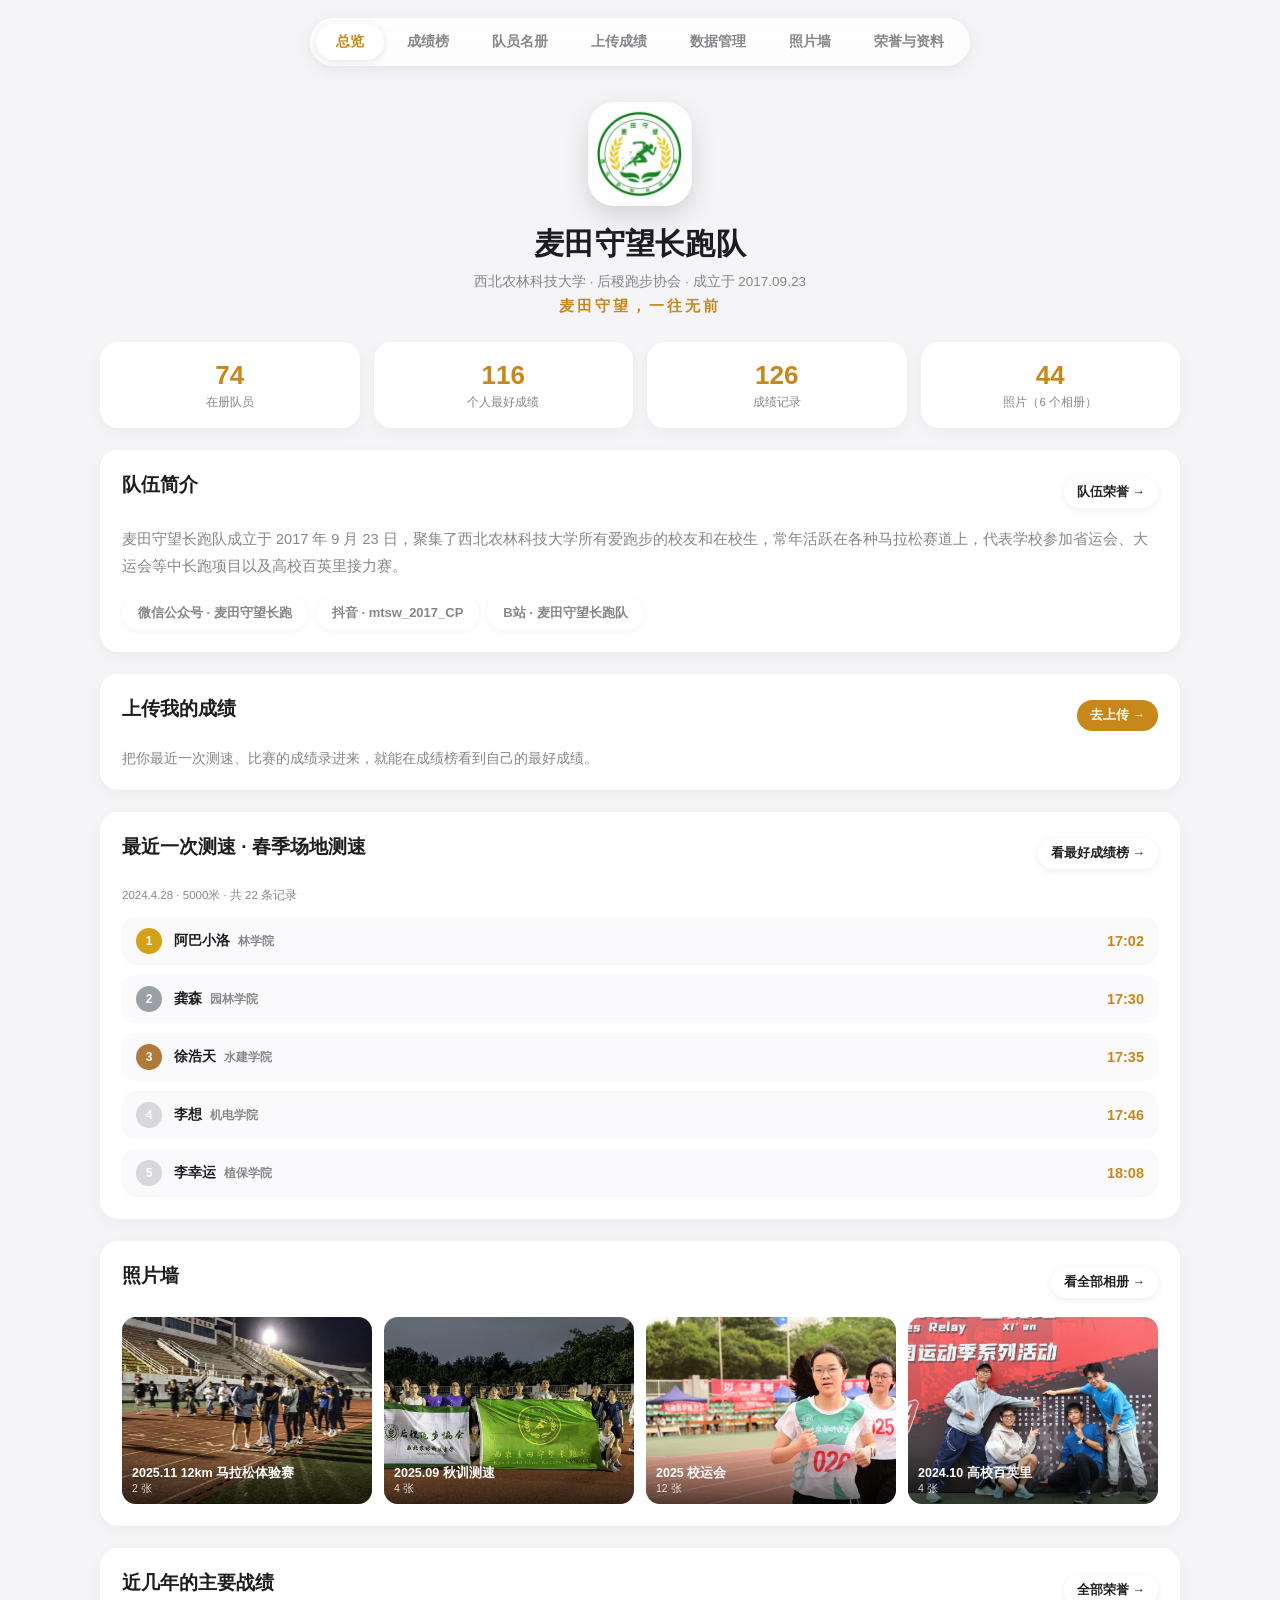
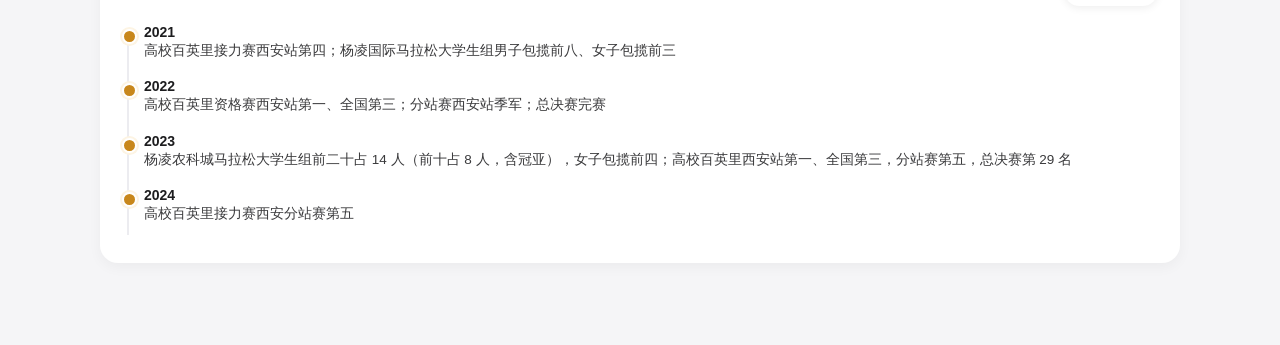
==== captain/index.html @ 45c9acb7 "麦田守望长跑队数据中心：展示版 / 队员版 / 队长版" ====
<!DOCTYPE html>
<html lang="zh-CN">
<head>
<meta charset="UTF-8">
<meta name="viewport" content="width=device-width, initial-scale=1.0">
<meta name="robots" content="noindex, nofollow">
<meta name="referrer" content="no-referrer">
<title>麦田守望长跑队 · 队长版</title>
<link rel="icon" href="../images/logo.jpg">
<link rel="stylesheet" href="../assets/style.css?v=4">
</head>
<body>

<div class="nav" id="nav"></div>
<div class="wrap" id="page"></div>
<div class="toast" id="toast"></div>

<script>
/* 队长版：批量导入、比赛成绩管理、照片上传、队伍信息修改、一键同步到线上 */
window.APP_MODE = 'captain';
window.APP_ROOT = '../';
(function () {
  var R = window.APP_ROOT;
  var files = [R + 'assets/xlsx.full.min.js', R + 'data/team-data.js', R + 'images/photos.js'];
  var n = 0;
  function boot() {
    var a = document.createElement('script');
    a.src = R + 'assets/app.js?t=' + Date.now();
    document.head.appendChild(a);
  }
  files.forEach(function (f) {
    var s = document.createElement('script');
    s.src = f + '?t=' + Date.now();
    s.onload = s.onerror = function () { if (++n === files.length) boot(); };
    document.head.appendChild(s);
  });
})();
</script>
</body>
</html>
---- assets/style.css ----
:root{
  --bg:#f5f5f7; --card:#ffffff; --t1:#1d1d1f; --t2:#86868b; --t3:#b0b0b5;
  --line:#ececf0;
  --wheat:#c8871b; --wheat-soft:#fdf4e3;
  --field:#5b8c2a; --blue:#0071e3; --red:#ff3b30; --orange:#ff9500;
  --gold:#d4a017; --silver:#9aa0a6; --bronze:#b0793a;
  --r:18px; --shadow:0 4px 14px rgba(0,0,0,.045);
}
*{box-sizing:border-box}
html,body{margin:0;padding:0}
body{
  font-family:-apple-system,BlinkMacSystemFont,"SF Pro Text","PingFang SC","Microsoft YaHei",Arial,sans-serif;
  background:var(--bg); color:var(--t1); -webkit-font-smoothing:antialiased;
  padding:18px 18px 60px; display:flex; flex-direction:column; align-items:center; min-height:100vh;
}
a{color:var(--blue);text-decoration:none}
img{max-width:100%}

/* ---------- 顶部导航 ---------- */
.nav{
  background:rgba(255,255,255,.82); backdrop-filter:saturate(180%) blur(20px);
  padding:6px; border-radius:99px; display:flex; gap:3px; margin-bottom:26px;
  box-shadow:0 4px 16px rgba(0,0,0,.07); position:sticky; top:14px; z-index:60;
  max-width:100%; overflow-x:auto; scrollbar-width:none;
}
.nav::-webkit-scrollbar{display:none}
.nav-item{
  padding:9px 20px; border-radius:99px; cursor:pointer; font-size:14px; font-weight:600;
  color:var(--t2); transition:.22s; white-space:nowrap; user-select:none;
}
.nav-item:hover{color:var(--t1)}
.nav-item.active{background:#fff; color:var(--wheat); box-shadow:0 2px 8px rgba(0,0,0,.1)}

.wrap{width:100%; max-width:1080px}
.page{display:none}
.page.active{display:block; animation:fade .35s ease}
@keyframes fade{from{opacity:0;transform:translateY(10px)}to{opacity:1;transform:none}}

/* ---------- 通用组件 ---------- */
.card{background:var(--card); border-radius:var(--r); box-shadow:var(--shadow); padding:22px}
h1{font-size:30px;margin:0 0 8px;font-weight:700;letter-spacing:.3px}
h2{font-size:19px;margin:0 0 14px;font-weight:700}
h3{font-size:15px;margin:0 0 10px;font-weight:700}
.sub{color:var(--t2);font-size:13.5px;margin:0}
.sec{margin-bottom:22px}
.sec-head{display:flex;align-items:center;justify-content:space-between;gap:12px;margin-bottom:14px;flex-wrap:wrap}
.muted{color:var(--t2)}
.tiny{font-size:11.5px;color:var(--t2)}
.btn{
  border:0; font-family:inherit; font-size:13.5px; font-weight:600; padding:10px 18px;
  border-radius:99px; cursor:pointer; background:var(--wheat); color:#fff; transition:.2s;
}
.btn:hover{filter:brightness(1.06); transform:translateY(-1px)}
.btn.ghost{background:#fff; color:var(--t1); box-shadow:0 2px 8px rgba(0,0,0,.07)}
.btn.ghost:hover{color:var(--wheat)}
.btn.flat{background:#f2f2f5;color:var(--t1);box-shadow:none}
.btn.danger{background:#fff;color:var(--red);box-shadow:0 2px 8px rgba(0,0,0,.07)}
.btn.sm{padding:7px 13px;font-size:12.5px}
.btn[disabled]{opacity:.45;cursor:not-allowed;transform:none}
input,select,textarea{font-family:inherit;font-size:14px;color:var(--t1)}
.field{display:flex;flex-direction:column;gap:6px}
.field label{font-size:12px;font-weight:600;color:var(--t2)}
.field input,.field select{
  padding:10px 12px;border:1px solid var(--line);border-radius:11px;background:#fff;outline:none;width:100%;
}
.field input:focus,.field select:focus{border-color:var(--wheat);box-shadow:0 0 0 3px rgba(200,135,27,.13)}
.grid2{display:grid;grid-template-columns:1fr 1fr;gap:14px}
.grid3{display:grid;grid-template-columns:repeat(3,1fr);gap:14px}
@media(max-width:720px){.grid2,.grid3{grid-template-columns:1fr}}

/* 胶囊筛选条 */
.chips{display:flex;gap:8px;flex-wrap:wrap;align-items:center}
.chip{
  padding:7px 15px;border-radius:99px;background:#fff;font-size:13px;font-weight:600;color:var(--t2);
  cursor:pointer;box-shadow:0 2px 6px rgba(0,0,0,.05);transition:.2s;user-select:none;border:1px solid transparent;
}
.chip:hover{color:var(--t1)}
.chip.active{background:var(--wheat);color:#fff}
.chip .n{opacity:.7;font-weight:500;margin-left:4px}
.toolbar{display:flex;gap:10px;flex-wrap:wrap;align-items:center;margin-bottom:16px}
.toolbar input[type=search]{
  padding:9px 14px;border:1px solid var(--line);border-radius:99px;outline:none;min-width:170px;background:#fff;
}
.toolbar input[type=search]:focus{border-color:var(--wheat)}

/* ---------- 总览 ---------- */
.hero{text-align:center;padding:10px 0 4px}
.hero img.logo{width:104px;height:104px;border-radius:26px;object-fit:cover;box-shadow:0 10px 26px rgba(0,0,0,.14);margin-bottom:14px;background:#fff}
.hero .slogan{font-size:15px;color:var(--wheat);font-weight:700;letter-spacing:3px;margin-top:6px}
.stats-row{display:grid;grid-template-columns:repeat(4,1fr);gap:14px;margin:22px 0}
@media(max-width:720px){.stats-row{grid-template-columns:repeat(2,1fr)}}
.stat-card{background:#fff;border-radius:var(--r);padding:18px;text-align:center;box-shadow:var(--shadow)}
.stat-card .v{font-size:26px;font-weight:700;font-variant-numeric:tabular-nums;color:var(--wheat)}
.stat-card .k{font-size:11.5px;color:var(--t2);margin-top:4px}
.timeline{position:relative;padding-left:22px}
.timeline:before{content:"";position:absolute;left:5px;top:6px;bottom:6px;width:2px;background:var(--line)}
.tl-item{position:relative;padding:0 0 16px}
.tl-item:before{content:"";position:absolute;left:-22px;top:5px;width:11px;height:11px;border-radius:50%;background:var(--wheat);border:2px solid #fff;box-shadow:0 0 0 2px var(--wheat-soft)}
.tl-year{font-weight:700;font-size:14px}
.tl-text{font-size:13.5px;color:#3a3a3c;line-height:1.65}
.best-list{display:flex;flex-direction:column;gap:10px}
.best-row{display:flex;align-items:center;gap:12px;padding:11px 14px;background:#fafafc;border-radius:13px}
.best-row .medal{width:26px;height:26px;border-radius:50%;display:flex;align-items:center;justify-content:center;font-size:12px;font-weight:700;color:#fff;background:#d7d7dc;flex:0 0 auto}
.best-row .medal.g1{background:var(--gold)}.best-row .medal.g2{background:var(--silver)}.best-row .medal.g3{background:var(--bronze)}
.best-row .nm{font-weight:600;font-size:14px;flex:1;min-width:0;overflow:hidden;text-overflow:ellipsis;white-space:nowrap}
.best-row .tm{font-variant-numeric:tabular-nums;font-weight:700;font-size:14.5px;color:var(--wheat)}

/* ---------- 表格 ---------- */
.tbl-wrap{background:#fff;border-radius:var(--r);box-shadow:var(--shadow);overflow:auto}
table.tbl{width:100%;border-collapse:collapse;font-size:14px;min-width:560px}
table.tbl th{
  text-align:left;font-size:11.5px;font-weight:700;color:var(--t2);letter-spacing:.5px;
  padding:13px 14px;border-bottom:1px solid var(--line);position:sticky;top:0;background:#fff;z-index:2;
  cursor:pointer;user-select:none;white-space:nowrap;
}
table.tbl th.no-sort{cursor:default}
table.tbl td{padding:11px 14px;border-bottom:1px solid #f6f6f8;vertical-align:middle}
table.tbl tr:last-child td{border-bottom:0}
table.tbl tbody tr:hover{background:#fcfbf8}
.rank{font-variant-numeric:tabular-nums;font-weight:700;color:var(--t2);width:44px}
.rank.top1{color:var(--gold)}.rank.top2{color:var(--silver)}.rank.top3{color:var(--bronze)}
.tm{font-variant-numeric:tabular-nums;font-weight:700}
.pace{color:var(--t2);font-variant-numeric:tabular-nums;font-size:13px}
.tagbadge{display:inline-block;padding:2px 8px;border-radius:7px;font-size:11px;font-weight:600;background:#f2f2f5;color:var(--t2);margin-right:4px}
.tagbadge.wheat{background:var(--wheat-soft);color:var(--wheat)}
.tagbadge.green{background:#eef7e6;color:var(--field)}
.tagbadge.local{background:#e7f0fd;color:var(--blue)}
.sex-b{font-size:11px;color:var(--t2)}
.empty{padding:34px;text-align:center;color:var(--t2);font-size:14px}

/* ---------- 卡片网格 ---------- */
.grid-cards{display:grid;grid-template-columns:repeat(auto-fill,minmax(250px,1fr));gap:14px}
.pcard{background:#fff;border-radius:var(--r);padding:17px;box-shadow:var(--shadow);transition:.22s}
.pcard:hover{transform:translateY(-2px);box-shadow:0 10px 24px rgba(0,0,0,.075)}
.pcard .nm{font-size:16px;font-weight:700}
.pcard .meta{font-size:12px;color:var(--t2);margin-top:3px}
.pcard .pb{margin-top:11px;padding-top:11px;border-top:1px solid var(--line);font-size:12.5px;display:flex;flex-direction:column;gap:5px}
.pcard .pb div{display:flex;justify-content:space-between}
.pcard .pb b{font-variant-numeric:tabular-nums;color:var(--wheat)}

/* ---------- 照片墙 ---------- */
.pgrid{display:grid;grid-template-columns:repeat(auto-fill,minmax(210px,1fr));gap:12px}
.pitem{position:relative;border-radius:14px;overflow:hidden;cursor:zoom-in;background:#e9e9ec;aspect-ratio:4/3}
.pitem img{width:100%;height:100%;object-fit:cover;display:block;transition:.35s}
.pitem:hover img{transform:scale(1.05)}
.pitem .cap{
  position:absolute;left:0;right:0;bottom:0;padding:22px 11px 9px;color:#fff;font-size:12px;font-weight:600;
  background:linear-gradient(transparent,rgba(0,0,0,.62));
}
.lightbox{position:fixed;inset:0;background:rgba(0,0,0,.9);display:none;align-items:center;justify-content:center;z-index:200;padding:24px}
.lightbox.on{display:flex}
.lightbox img{max-width:94vw;max-height:82vh;border-radius:10px}
.lightbox .lb-cap{color:#fff;text-align:center;font-size:13px;margin-top:12px;opacity:.85}
.lightbox .lb-close{position:absolute;top:16px;right:22px;color:#fff;font-size:30px;cursor:pointer;line-height:1;opacity:.8}
.lightbox .lb-nav{position:absolute;top:50%;transform:translateY(-50%);color:#fff;font-size:40px;cursor:pointer;opacity:.7;user-select:none;padding:0 14px}
.lightbox .lb-nav.prev{left:6px}.lightbox .lb-nav.next{right:6px}

/* ---------- 上传 ---------- */
.drop{
  border:2px dashed #dcdce2;border-radius:16px;padding:30px 20px;text-align:center;background:#fcfcfd;
  transition:.2s;cursor:pointer;
}
.drop:hover,.drop.over{border-color:var(--wheat);background:var(--wheat-soft)}
.drop .big{font-size:30px;margin-bottom:8px}
.drop b{font-weight:700}
.map-grid{display:grid;grid-template-columns:repeat(auto-fill,minmax(170px,1fr));gap:12px;margin:16px 0}
.preview{max-height:250px;overflow:auto;border:1px solid var(--line);border-radius:12px}
.notice{background:var(--wheat-soft);border-radius:13px;padding:14px 16px;font-size:13px;line-height:1.7;color:#6b4a10}
.notice b{color:var(--wheat)}
.warnbar{background:#fff4f4;color:#c0392b;border-radius:12px;padding:11px 14px;font-size:13px;margin-bottom:14px}

/* ---------- toast ---------- */
.toast{
  position:fixed;left:50%;bottom:34px;transform:translate(-50%,20px);background:#1d1d1f;color:#fff;
  padding:12px 22px;border-radius:99px;font-size:13.5px;font-weight:600;opacity:0;pointer-events:none;
  transition:.28s;z-index:300;box-shadow:0 10px 30px rgba(0,0,0,.25);
}
.toast.on{opacity:1;transform:translate(-50%,0)}

/* ---------- 相册 ---------- */
.albgrid{display:grid;grid-template-columns:repeat(auto-fill,minmax(260px,1fr));gap:14px}
.alb{position:relative;border-radius:16px;overflow:hidden;cursor:pointer;aspect-ratio:16/10;background:#e9e9ec;box-shadow:var(--shadow)}
.alb img{width:100%;height:100%;object-fit:cover;display:block;transition:.4s}
.alb:hover img{transform:scale(1.06)}
.alb-m{position:absolute;left:0;right:0;bottom:0;padding:26px 14px 12px;color:#fff;
  background:linear-gradient(transparent,rgba(0,0,0,.72))}
.alb-m .n{font-size:16px;font-weight:700}
.alb-m .c{font-size:11.5px;opacity:.85;margin-top:2px}
.albrow{display:grid;grid-template-columns:repeat(auto-fill,minmax(200px,1fr));gap:12px}
.albmini{position:relative;border-radius:14px;overflow:hidden;cursor:pointer;aspect-ratio:4/3;background:#e9e9ec}
.albmini img{width:100%;height:100%;object-fit:cover;display:block;transition:.35s}
.albmini:hover img{transform:scale(1.05)}
.albmini-m{position:absolute;left:0;right:0;bottom:0;padding:18px 10px 8px;color:#fff;
  background:linear-gradient(transparent,rgba(0,0,0,.65))}
.albmini-m .n{font-size:12.5px;font-weight:700}
.albmini-m .c{font-size:10.5px;opacity:.85}

/* ---------- 管理表单 ---------- */
.sel,.inp-inline{padding:9px 12px;border:1px solid var(--line);border-radius:99px;background:#fff;outline:none;font-family:inherit;font-size:13.5px}
textarea.ta{width:100%;padding:11px 13px;border:1px solid var(--line);border-radius:12px;background:#fff;
  outline:none;font-family:inherit;font-size:14px;line-height:1.7;resize:vertical}
textarea.ta:focus,.sel:focus,.inp-inline:focus{border-color:var(--wheat);box-shadow:0 0 0 3px rgba(200,135,27,.13)}
.rowline{display:flex;gap:8px;margin-bottom:10px;align-items:center}
.rowline .row-year{width:78px;padding:9px 11px;border:1px solid var(--line);border-radius:10px;font-family:inherit;font-size:13.5px}
.rowline .row-text{flex:1;padding:9px 11px;border:1px solid var(--line);border-radius:10px;font-family:inherit;font-size:13.5px}
.mgrid{display:grid;grid-template-columns:repeat(auto-fill,minmax(330px,1fr));gap:12px}
.mrow{border:1px solid var(--line);border-radius:13px;padding:12px}
.mrow-h{display:flex;align-items:center;gap:8px;margin-bottom:8px}
.mrow-f{display:flex;flex-wrap:wrap;gap:6px}
.mrow-f input,.mrow-f select{padding:7px 10px;border:1px solid var(--line);border-radius:9px;font-family:inherit;
  font-size:12.5px;min-width:0;flex:1 1 84px;background:#fff}
.mrow-f .w60{flex:0 0 62px}
.preview{max-height:260px;overflow:auto;border:1px solid var(--line);border-radius:12px;margin-top:12px}
.map-grid{display:grid;grid-template-columns:repeat(auto-fill,minmax(170px,1fr));gap:12px;margin:14px 0}
.notice{background:var(--wheat-soft);border-radius:13px;padding:14px 16px;font-size:13px;line-height:1.75;color:#6b4a10}
.notice b{color:var(--wheat)}
.notice code{background:#fff;padding:1px 6px;border-radius:6px;font-size:12px}

/* ---------- 灯箱 ---------- */
.lightbox{position:fixed;inset:0;background:rgba(0,0,0,.92);display:none;align-items:center;justify-content:center;z-index:200;padding:20px}
.lightbox.on{display:flex}
.lightbox img{max-width:94vw;max-height:80vh;border-radius:10px}
.lb-cap{color:#fff;text-align:center;font-size:13px;margin-top:12px;opacity:.85}
.lb-close{position:absolute;top:14px;right:20px;color:#fff;font-size:30px;cursor:pointer;line-height:1;opacity:.75}
.lb-nav{position:absolute;top:50%;transform:translateY(-50%);color:#fff;font-size:40px;cursor:pointer;opacity:.6;user-select:none;padding:0 12px}


/* 榜单里按项目分组的小标题行 */
table.tbl tbody tr.grp td{background:#faf7f0;font-weight:700;color:var(--wheat);font-size:12.5px;
  letter-spacing:.5px;padding:8px 12px}

.foot{margin-top:44px;text-align:center;font-size:12px;color:var(--t3);line-height:1.9}

/* ---------- 手机适配 ---------- */
.hide-sm{display:table-cell}
@media (max-width:640px){
  html{-webkit-text-size-adjust:100%}
  body{padding:12px 12px 44px}
  .nav{flex-wrap:wrap;justify-content:center;border-radius:22px;padding:5px;gap:2px;top:8px;margin-bottom:18px}
  .nav-item{padding:8px 12px;font-size:12.5px}
  h1{font-size:23px}
  h2{font-size:17px}
  .hero img.logo{width:84px;height:84px;border-radius:22px}
  .hero .slogan{font-size:13px;letter-spacing:2px}
  .card{padding:16px}
  .stats-row{gap:10px;margin:16px 0}
  .stat-card{padding:13px}
  .stat-card .v{font-size:21px}
  .sec-head{flex-direction:column;align-items:flex-start;gap:8px}
  .toolbar{gap:8px}
  .toolbar input[type=search]{flex:1 1 130px;min-width:0}
  .grid-cards{grid-template-columns:1fr}
  .pgrid{grid-template-columns:repeat(2,1fr);gap:8px}
  .pitem .cap{font-size:11px;padding:16px 8px 7px}
  .albgrid{grid-template-columns:1fr}
  .albrow{grid-template-columns:1fr 1fr;gap:8px}
  .hide-sm{display:none}
  table.tbl{min-width:0;font-size:13px}
  table.tbl th{padding:10px 8px}
  table.tbl td{padding:10px 8px}
  .tbl-wrap{border-radius:14px}
  .map-grid{grid-template-columns:1fr 1fr}
  .mgrid{grid-template-columns:1fr}
  .lightbox .lb-nav{font-size:32px;padding:0 4px}
  .drop{padding:20px 12px}
  .best-row{padding:10px 12px}
  .toast{font-size:13px;bottom:20px}
  .rowline .row-year{width:64px}
  .mrow-f input,.mrow-f select{flex:1 1 100%}
  .mrow-f .w60{flex:0 0 78px}
}
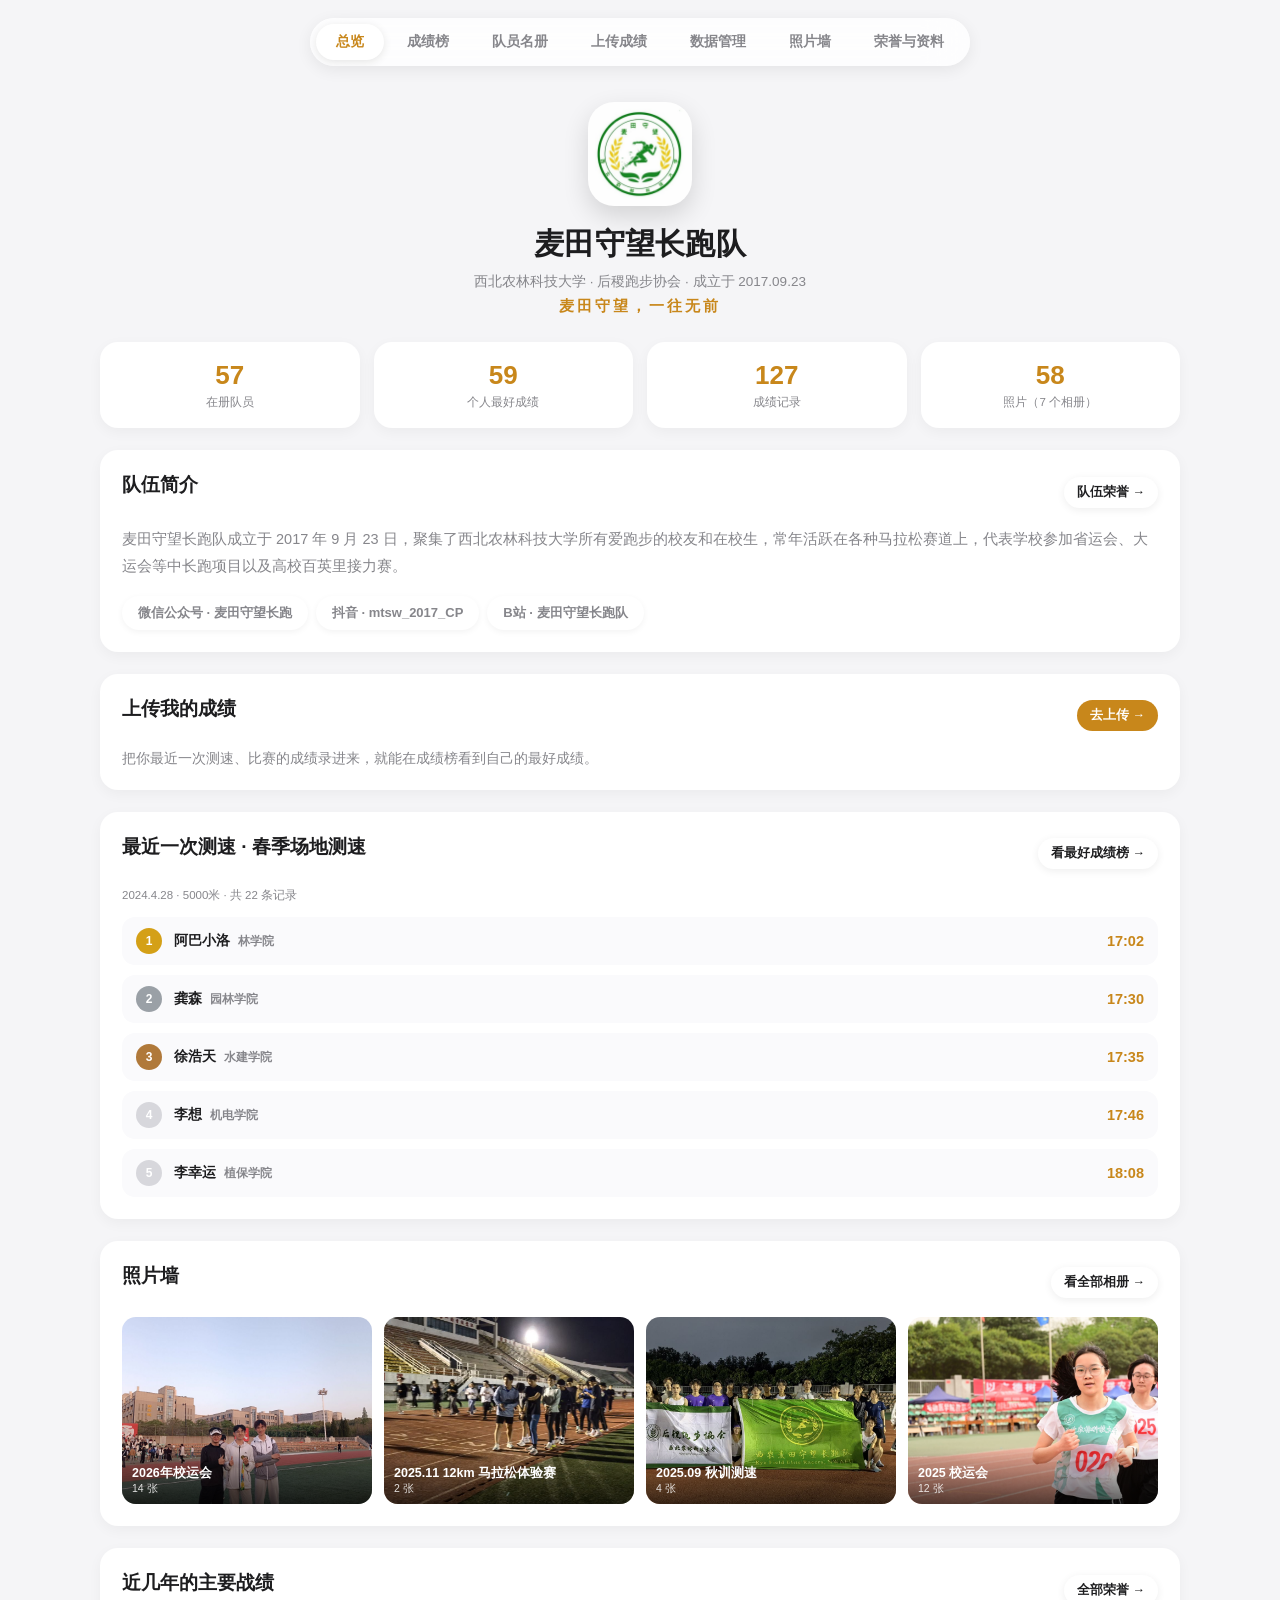
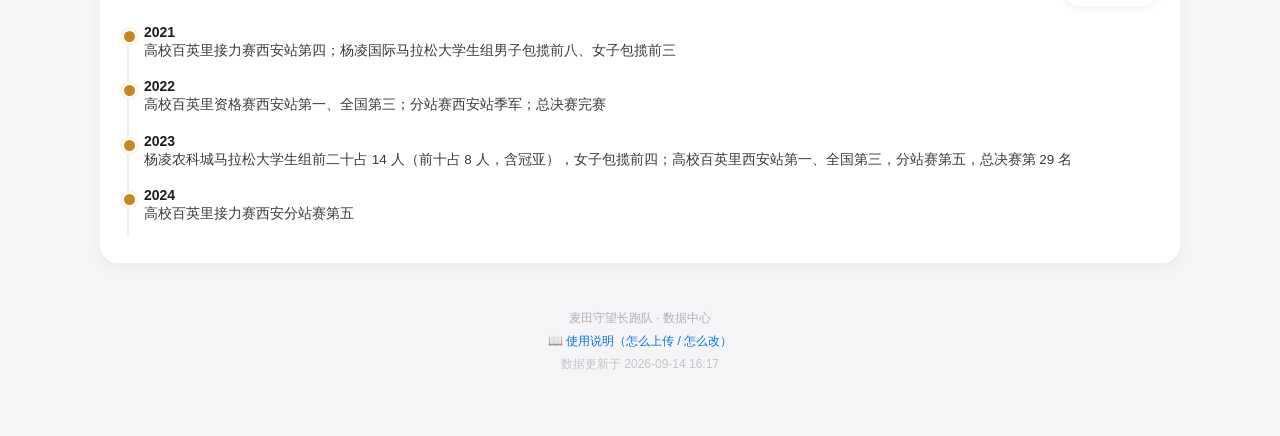
==== commit 28b67463: "本地双击打开也能读到线上数据：index.html 用 script 载入 data/overrides.js 兜底（file:// 下 fetch 被浏览器禁止）" ====
--- a/captain/index.html
+++ b/captain/index.html
@@ -21,7 +21,7 @@
 window.APP_ROOT = '../';
 (function () {
   var R = window.APP_ROOT;
-  var files = [R + 'assets/xlsx.full.min.js', R + 'data/team-data.js', R + 'images/photos.js'];
+  var files = [R + 'assets/xlsx.full.min.js', R + 'data/team-data.js', R + 'images/photos.js', R + 'data/overrides.js'];
   var n = 0;
   function boot() {
     var a = document.createElement('script');
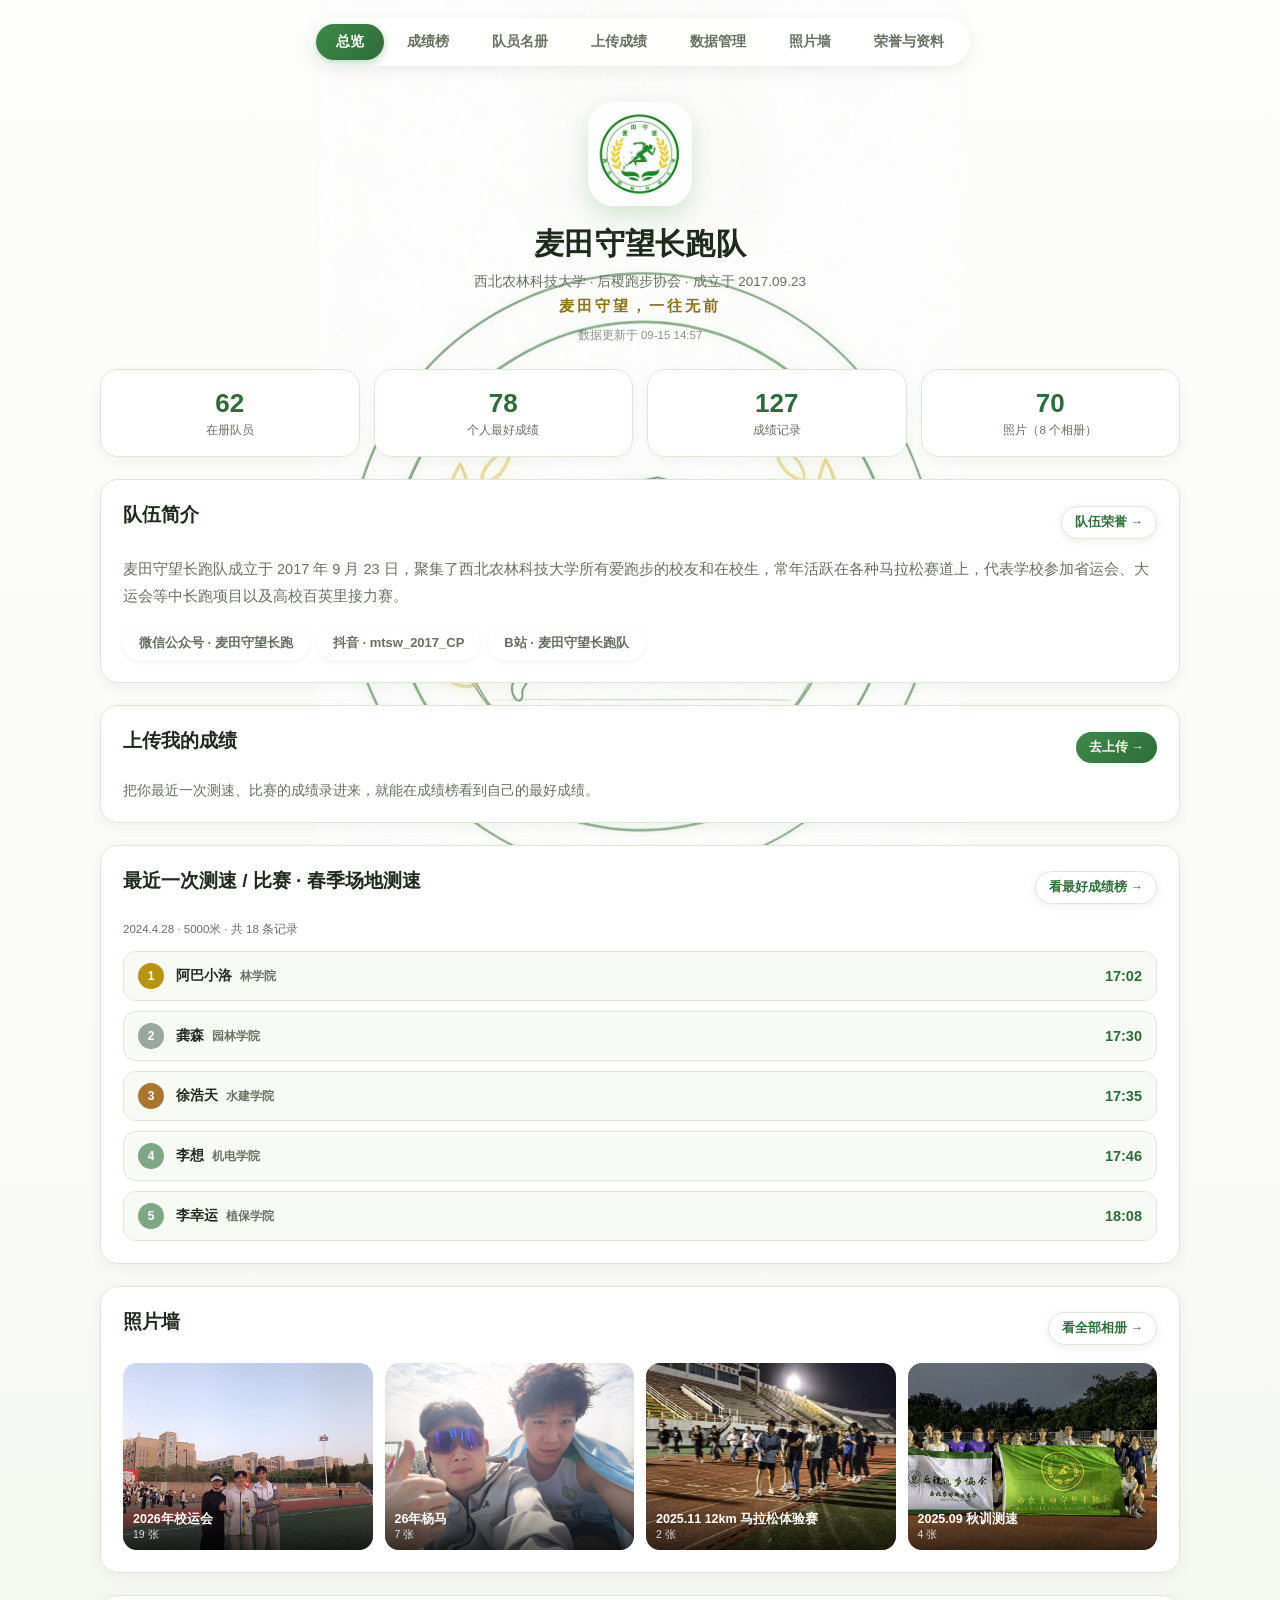
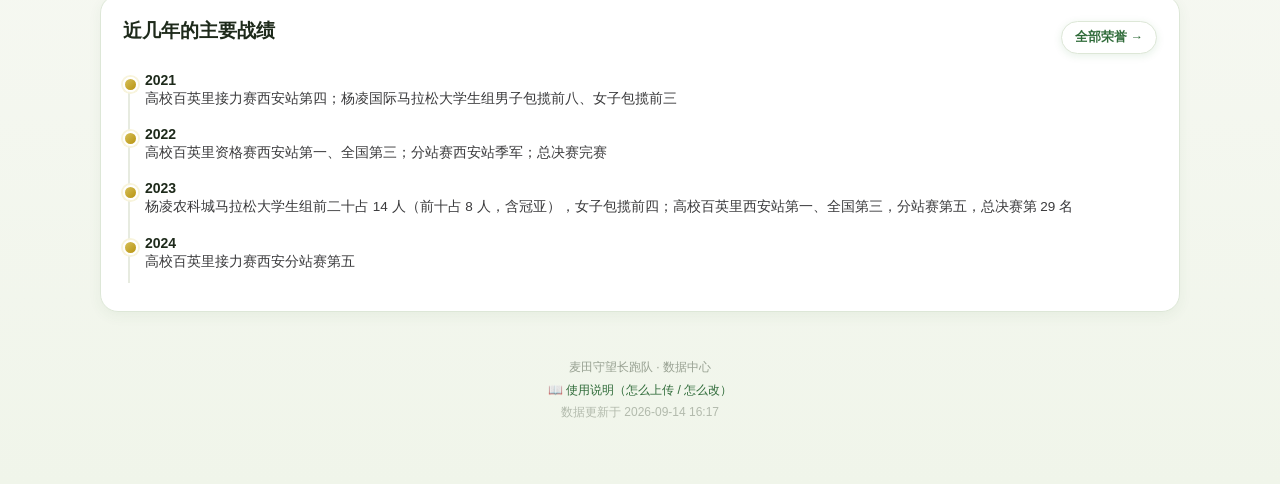
==== commit b0561209: "Update index.html" ====
--- a/captain/index.html
+++ b/captain/index.html
@@ -26,6 +26,13 @@
   function boot() {
     var a = document.createElement('script');
     a.src = R + 'assets/app.js?t=' + Date.now();
+    a.onload = function () {
+      // 待审台：app.js 就绪后再挂上审核层（独立文件，不修改 app.js）
+      if (window.__mtInboxReview) return;
+      var x = document.createElement('script');
+      x.src = R + 'assets/inbox-review.js?t=' + Date.now();
+      document.head.appendChild(x);
+    };
     document.head.appendChild(a);
   }
   files.forEach(function (f) {
--- a/assets/style.css
+++ b/assets/style.css
@@ -1,19 +1,44 @@
 :root{
-  --bg:#f5f5f7; --card:#ffffff; --t1:#1d1d1f; --t2:#86868b; --t3:#b0b0b5;
-  --line:#ececf0;
-  --wheat:#c8871b; --wheat-soft:#fdf4e3;
-  --field:#5b8c2a; --blue:#0071e3; --red:#ff3b30; --orange:#ff9500;
-  --gold:#d4a017; --silver:#9aa0a6; --bronze:#b0793a;
-  --r:18px; --shadow:0 4px 14px rgba(0,0,0,.045);
+  /* ===== 配色取自背景线条画（即梦生成 · 队徽线稿版）=====
+     线条核心色：绿 #1F461F→#2D542D、金 #BCA944；画面底色 #FAFAF8
+     整体走"柔和鼠尾草绿 + 古金"，白底低对比             */
+  --green:#2F6B39;        /* 主绿：按钮、链接、数字、选中态（白底对比 5.4:1） */
+  --green-2:#3E8A48;      /* 亮绿：渐变上端 */
+  --green-3:#7FA786;      /* 中绿：次级线条、名次圆标 */
+  --green-soft:#EDF3E9;   /* 浅绿底：徽章、悬停 */
+  --green-line:#DDE7D7;   /* 卡片描边 */
+  --wheat:#8A7314;        /* 深金：金色文字（白底 5.1:1） */
+  --wheat-bright:#D6C05A; /* 亮金：奖牌、强调底、时间轴圆点 */
+  --wheat-soft:#F8F4DC;   /* 浅金底：提示条 */
+  --bg:#FAFAF7; --card:#ffffff; --t1:#1E2A1B; --t2:#66705F; --t3:#98A192;
+  --line:#E7EBE0;
+  --field:#2F6B39; --blue:#4C7A6B; --red:#C0392B; --orange:#D08A2A;
+  --gold:#B8930F; --silver:#9AA79C; --bronze:#A9762F;
+  --r:18px; --shadow:0 4px 14px rgba(47,107,57,.06);
 }
 *{box-sizing:border-box}
 html,body{margin:0;padding:0}
+html{background:linear-gradient(#FDFDFB 0%, #FAFAF7 55%, #F0F5EA 100%)}
 body{
   font-family:-apple-system,BlinkMacSystemFont,"SF Pro Text","PingFang SC","Microsoft YaHei",Arial,sans-serif;
-  background:var(--bg); color:var(--t1); -webkit-font-smoothing:antialiased;
+  background:transparent; color:var(--t1); -webkit-font-smoothing:antialiased;
   padding:18px 18px 60px; display:flex; flex-direction:column; align-items:center; min-height:100vh;
 }
-a{color:var(--blue);text-decoration:none}
+/* 背景图：即梦生成的队徽线条画（bg_ai_soft.jpg = 线条柔化 45% 版，另存 bg_ai.jpg 原强度）
+   手机：铺满(cover) 锚在底部 —— 环线在卡片边距里若隐若现
+   电脑：整幅等比居中(contain) —— 宽屏不会把圆环裁掉
+   换图只改下面的文件名即可 */
+body::before{
+  content:''; position:fixed; inset:0; z-index:-1; pointer-events:none;
+  background-image:url('../images/bg_ai_soft.jpg');
+  background-repeat:no-repeat;
+  background-position:center bottom;
+  background-size:cover;
+}
+@media(min-width:721px){
+  body::before{background-position:center center; background-size:contain}
+}
+a{color:var(--green);text-decoration:none}
 img{max-width:100%}
 
 /* ---------- 顶部导航 ---------- */
@@ -29,7 +54,7 @@
   color:var(--t2); transition:.22s; white-space:nowrap; user-select:none;
 }
 .nav-item:hover{color:var(--t1)}
-.nav-item.active{background:#fff; color:var(--wheat); box-shadow:0 2px 8px rgba(0,0,0,.1)}
+.nav-item.active{background:linear-gradient(135deg,var(--green-2),var(--green)); color:#fff; box-shadow:0 3px 10px rgba(20,120,31,.28)}
 
 .wrap{width:100%; max-width:1080px}
 .page{display:none}
@@ -37,7 +62,7 @@
 @keyframes fade{from{opacity:0;transform:translateY(10px)}to{opacity:1;transform:none}}
 
 /* ---------- 通用组件 ---------- */
-.card{background:var(--card); border-radius:var(--r); box-shadow:var(--shadow); padding:22px}
+.card{background:var(--card); border-radius:var(--r); box-shadow:var(--shadow); padding:22px; border:1px solid var(--green-line)}
 h1{font-size:30px;margin:0 0 8px;font-weight:700;letter-spacing:.3px}
 h2{font-size:19px;margin:0 0 14px;font-weight:700}
 h3{font-size:15px;margin:0 0 10px;font-weight:700}
@@ -48,12 +73,12 @@
 .tiny{font-size:11.5px;color:var(--t2)}
 .btn{
   border:0; font-family:inherit; font-size:13.5px; font-weight:600; padding:10px 18px;
-  border-radius:99px; cursor:pointer; background:var(--wheat); color:#fff; transition:.2s;
+  border-radius:99px; cursor:pointer; background:linear-gradient(135deg,var(--green-2),var(--green)); color:#fff; transition:.2s;
 }
 .btn:hover{filter:brightness(1.06); transform:translateY(-1px)}
-.btn.ghost{background:#fff; color:var(--t1); box-shadow:0 2px 8px rgba(0,0,0,.07)}
-.btn.ghost:hover{color:var(--wheat)}
-.btn.flat{background:#f2f2f5;color:var(--t1);box-shadow:none}
+.btn.ghost{background:#fff; color:var(--green); box-shadow:0 2px 8px rgba(20,120,31,.1); border:1px solid var(--green-line)}
+.btn.ghost:hover{color:var(--green-2); background:var(--green-soft)}
+.btn.flat{background:var(--green-soft);color:var(--green);box-shadow:none}
 .btn.danger{background:#fff;color:var(--red);box-shadow:0 2px 8px rgba(0,0,0,.07)}
 .btn.sm{padding:7px 13px;font-size:12.5px}
 .btn[disabled]{opacity:.45;cursor:not-allowed;transform:none}
@@ -63,7 +88,7 @@
 .field input,.field select{
   padding:10px 12px;border:1px solid var(--line);border-radius:11px;background:#fff;outline:none;width:100%;
 }
-.field input:focus,.field select:focus{border-color:var(--wheat);box-shadow:0 0 0 3px rgba(200,135,27,.13)}
+.field input:focus,.field select:focus{border-color:var(--green-2);box-shadow:0 0 0 3px rgba(23,133,34,.14)}
 .grid2{display:grid;grid-template-columns:1fr 1fr;gap:14px}
 .grid3{display:grid;grid-template-columns:repeat(3,1fr);gap:14px}
 @media(max-width:720px){.grid2,.grid3{grid-template-columns:1fr}}
@@ -75,35 +100,35 @@
   cursor:pointer;box-shadow:0 2px 6px rgba(0,0,0,.05);transition:.2s;user-select:none;border:1px solid transparent;
 }
 .chip:hover{color:var(--t1)}
-.chip.active{background:var(--wheat);color:#fff}
+.chip.active{background:linear-gradient(135deg,var(--green-2),var(--green));color:#fff}
 .chip .n{opacity:.7;font-weight:500;margin-left:4px}
 .toolbar{display:flex;gap:10px;flex-wrap:wrap;align-items:center;margin-bottom:16px}
 .toolbar input[type=search]{
   padding:9px 14px;border:1px solid var(--line);border-radius:99px;outline:none;min-width:170px;background:#fff;
 }
-.toolbar input[type=search]:focus{border-color:var(--wheat)}
+.toolbar input[type=search]:focus{border-color:var(--green-2); box-shadow:0 0 0 3px rgba(23,133,34,.12)}
 
 /* ---------- 总览 ---------- */
 .hero{text-align:center;padding:10px 0 4px}
-.hero img.logo{width:104px;height:104px;border-radius:26px;object-fit:cover;box-shadow:0 10px 26px rgba(0,0,0,.14);margin-bottom:14px;background:#fff}
+.hero img.logo{width:104px;height:104px;border-radius:26px;object-fit:cover;box-shadow:0 10px 26px rgba(20,120,31,.18);margin-bottom:14px;background:#fff;border:3px solid #fff}
 .hero .slogan{font-size:15px;color:var(--wheat);font-weight:700;letter-spacing:3px;margin-top:6px}
 .stats-row{display:grid;grid-template-columns:repeat(4,1fr);gap:14px;margin:22px 0}
 @media(max-width:720px){.stats-row{grid-template-columns:repeat(2,1fr)}}
-.stat-card{background:#fff;border-radius:var(--r);padding:18px;text-align:center;box-shadow:var(--shadow)}
-.stat-card .v{font-size:26px;font-weight:700;font-variant-numeric:tabular-nums;color:var(--wheat)}
+.stat-card{background:#fff;border-radius:var(--r);padding:18px;text-align:center;box-shadow:var(--shadow);border:1px solid var(--green-line)}
+.stat-card .v{font-size:26px;font-weight:700;font-variant-numeric:tabular-nums;color:var(--green)}
 .stat-card .k{font-size:11.5px;color:var(--t2);margin-top:4px}
 .timeline{position:relative;padding-left:22px}
 .timeline:before{content:"";position:absolute;left:5px;top:6px;bottom:6px;width:2px;background:var(--line)}
 .tl-item{position:relative;padding:0 0 16px}
-.tl-item:before{content:"";position:absolute;left:-22px;top:5px;width:11px;height:11px;border-radius:50%;background:var(--wheat);border:2px solid #fff;box-shadow:0 0 0 2px var(--wheat-soft)}
+.tl-item:before{content:"";position:absolute;left:-22px;top:5px;width:11px;height:11px;border-radius:50%;background:linear-gradient(135deg,var(--wheat-bright),var(--gold));border:2px solid #fff;box-shadow:0 0 0 2px var(--wheat-soft)}
 .tl-year{font-weight:700;font-size:14px}
 .tl-text{font-size:13.5px;color:#3a3a3c;line-height:1.65}
 .best-list{display:flex;flex-direction:column;gap:10px}
-.best-row{display:flex;align-items:center;gap:12px;padding:11px 14px;background:#fafafc;border-radius:13px}
-.best-row .medal{width:26px;height:26px;border-radius:50%;display:flex;align-items:center;justify-content:center;font-size:12px;font-weight:700;color:#fff;background:#d7d7dc;flex:0 0 auto}
+.best-row{display:flex;align-items:center;gap:12px;padding:11px 14px;background:#F7FAF5;border-radius:13px;border:1px solid var(--green-line)}
+.best-row .medal{width:26px;height:26px;border-radius:50%;display:flex;align-items:center;justify-content:center;font-size:12px;font-weight:700;color:#fff;background:var(--green-3);flex:0 0 auto}
 .best-row .medal.g1{background:var(--gold)}.best-row .medal.g2{background:var(--silver)}.best-row .medal.g3{background:var(--bronze)}
 .best-row .nm{font-weight:600;font-size:14px;flex:1;min-width:0;overflow:hidden;text-overflow:ellipsis;white-space:nowrap}
-.best-row .tm{font-variant-numeric:tabular-nums;font-weight:700;font-size:14.5px;color:var(--wheat)}
+.best-row .tm{font-variant-numeric:tabular-nums;font-weight:700;font-size:14.5px;color:var(--green)}
 
 /* ---------- 表格 ---------- */
 .tbl-wrap{background:#fff;border-radius:var(--r);box-shadow:var(--shadow);overflow:auto}
@@ -114,33 +139,33 @@
   cursor:pointer;user-select:none;white-space:nowrap;
 }
 table.tbl th.no-sort{cursor:default}
-table.tbl td{padding:11px 14px;border-bottom:1px solid #f6f6f8;vertical-align:middle}
+table.tbl td{padding:11px 14px;border-bottom:1px solid #F0F5ED;vertical-align:middle}
 table.tbl tr:last-child td{border-bottom:0}
-table.tbl tbody tr:hover{background:#fcfbf8}
+table.tbl tbody tr:hover{background:#F6FAF4}
 .rank{font-variant-numeric:tabular-nums;font-weight:700;color:var(--t2);width:44px}
 .rank.top1{color:var(--gold)}.rank.top2{color:var(--silver)}.rank.top3{color:var(--bronze)}
-.tm{font-variant-numeric:tabular-nums;font-weight:700}
+.tm{font-variant-numeric:tabular-nums;font-weight:700;color:var(--green)}
 .pace{color:var(--t2);font-variant-numeric:tabular-nums;font-size:13px}
-.tagbadge{display:inline-block;padding:2px 8px;border-radius:7px;font-size:11px;font-weight:600;background:#f2f2f5;color:var(--t2);margin-right:4px}
-.tagbadge.wheat{background:var(--wheat-soft);color:var(--wheat)}
-.tagbadge.green{background:#eef7e6;color:var(--field)}
+.tagbadge{display:inline-block;padding:2px 8px;border-radius:7px;font-size:11px;font-weight:600;background:#F1F5EF;color:var(--t2);margin-right:4px}
+.tagbadge.wheat{background:var(--wheat-soft);color:#7A6100}
+.tagbadge.green{background:var(--green-soft);color:var(--green)}
 .tagbadge.local{background:#e7f0fd;color:var(--blue)}
 .sex-b{font-size:11px;color:var(--t2)}
 .empty{padding:34px;text-align:center;color:var(--t2);font-size:14px}
 
 /* ---------- 卡片网格 ---------- */
 .grid-cards{display:grid;grid-template-columns:repeat(auto-fill,minmax(250px,1fr));gap:14px}
-.pcard{background:#fff;border-radius:var(--r);padding:17px;box-shadow:var(--shadow);transition:.22s}
-.pcard:hover{transform:translateY(-2px);box-shadow:0 10px 24px rgba(0,0,0,.075)}
+.pcard{background:#fff;border-radius:var(--r);padding:17px;box-shadow:var(--shadow);transition:.22s;border:1px solid var(--green-line)}
+.pcard:hover{transform:translateY(-2px);box-shadow:0 12px 26px rgba(20,120,31,.14);border-color:var(--green-3)}
 .pcard .nm{font-size:16px;font-weight:700}
 .pcard .meta{font-size:12px;color:var(--t2);margin-top:3px}
 .pcard .pb{margin-top:11px;padding-top:11px;border-top:1px solid var(--line);font-size:12.5px;display:flex;flex-direction:column;gap:5px}
 .pcard .pb div{display:flex;justify-content:space-between}
-.pcard .pb b{font-variant-numeric:tabular-nums;color:var(--wheat)}
+.pcard .pb b{font-variant-numeric:tabular-nums;color:var(--green)}
 
 /* ---------- 照片墙 ---------- */
 .pgrid{display:grid;grid-template-columns:repeat(auto-fill,minmax(210px,1fr));gap:12px}
-.pitem{position:relative;border-radius:14px;overflow:hidden;cursor:zoom-in;background:#e9e9ec;aspect-ratio:4/3}
+.pitem{position:relative;border-radius:14px;overflow:hidden;cursor:zoom-in;background:#E8F1E4;aspect-ratio:4/3}
 .pitem img{width:100%;height:100%;object-fit:cover;display:block;transition:.35s}
 .pitem:hover img{transform:scale(1.05)}
 .pitem .cap{
@@ -157,10 +182,10 @@
 
 /* ---------- 上传 ---------- */
 .drop{
-  border:2px dashed #dcdce2;border-radius:16px;padding:30px 20px;text-align:center;background:#fcfcfd;
+  border:2px dashed var(--green-line);border-radius:16px;padding:30px 20px;text-align:center;background:#FCFEFB;
   transition:.2s;cursor:pointer;
 }
-.drop:hover,.drop.over{border-color:var(--wheat);background:var(--wheat-soft)}
+.drop:hover,.drop.over{border-color:var(--green-2);background:var(--green-soft)}
 .drop .big{font-size:30px;margin-bottom:8px}
 .drop b{font-weight:700}
 .map-grid{display:grid;grid-template-columns:repeat(auto-fill,minmax(170px,1fr));gap:12px;margin:16px 0}
@@ -269,3 +294,24 @@
   .mrow-f input,.mrow-f select{flex:1 1 100%}
   .mrow-f .w60{flex:0 0 78px}
 }
+
+/* ------------------------------------------------ 赛事列表 / 队员头像 */
+
+.comp-list { margin-top: 8px; }
+.comp-row {
+  display: flex; align-items: center; justify-content: space-between; gap: 12px;
+  background: var(--card); border: 1px solid var(--line); border-radius: 16px;
+  padding: 14px 18px; margin-bottom: 10px; cursor: pointer;
+  transition: box-shadow .18s, transform .18s, border-color .18s;
+}
+.comp-row:hover { box-shadow: 0 8px 22px rgba(20,120,31,.10); border-color: var(--green-line); }
+.comp-row .t { font-size: 15px; color: var(--t1); }
+.comp-row .r { color: var(--green); font-weight: 700; font-size: 17px; white-space: nowrap; }
+.comp-row .r .u { font-size: 12px; font-weight: 400; color: var(--t3); margin-left: 2px; }
+.avatar {
+  width: 46px; height: 46px; border-radius: 50%; object-fit: cover;
+  background: var(--green-soft); border: 1px solid var(--green-line); flex: 0 0 auto;
+}
+.pcard .head-row { display: flex; align-items: center; gap: 12px; margin-bottom: 6px; }
+.pcard .head-row .who { min-width: 0; }
+.pcard .head-row .nm { margin-bottom: 2px; }
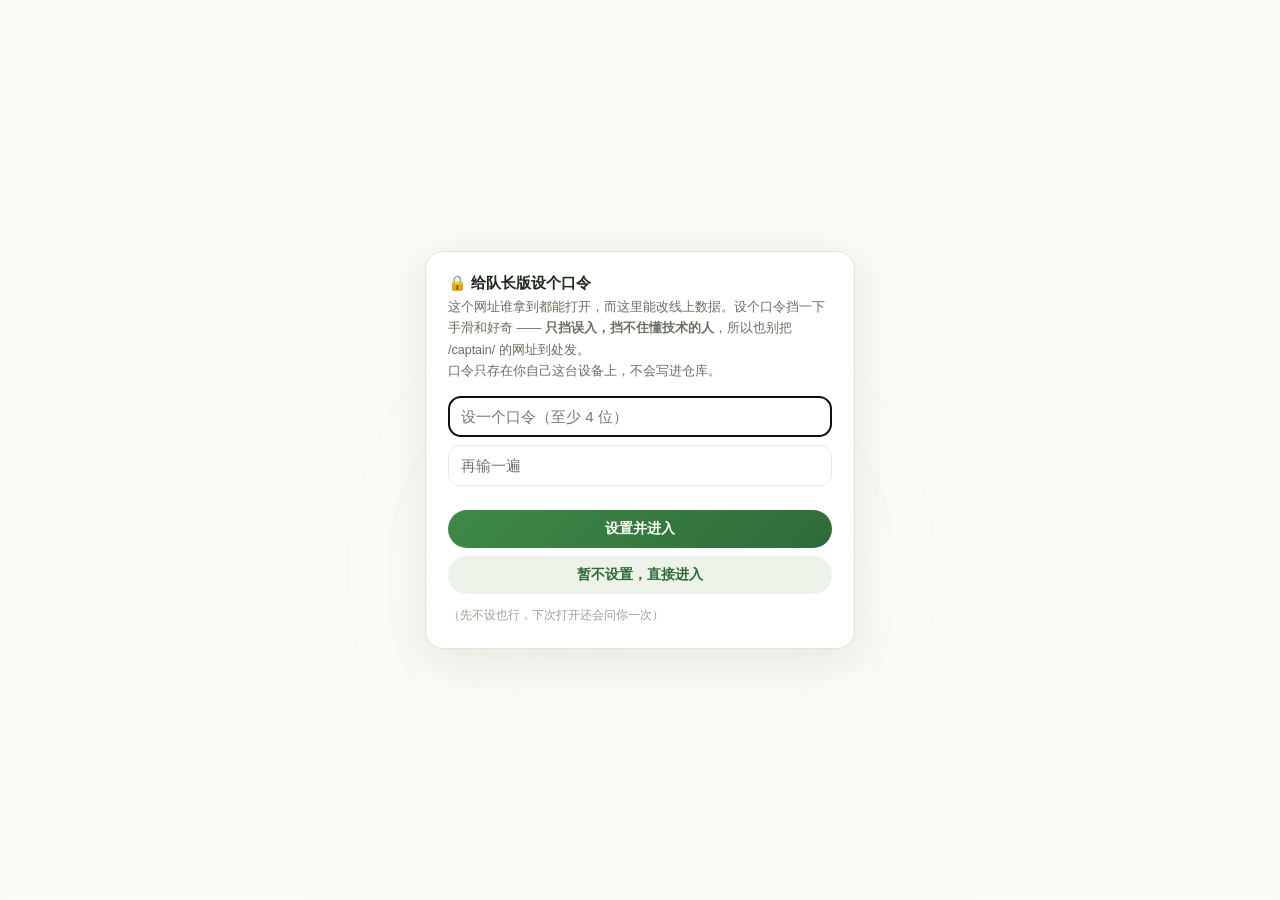
==== commit 2e91e47f: "Add files via upload" ====
--- a/captain/index.html
+++ b/captain/index.html
@@ -8,6 +8,15 @@
 <title>麦田守望长跑队 · 队长版</title>
 <link rel="icon" href="../images/logo.jpg">
 <link rel="stylesheet" href="../assets/style.css?v=4">
+<style>
+/* 队长版口令门（见 assets/captain-lock.js）。放在队长版自己的页面里，
+   不动公共样式表 —— 展示版和上报页完全看不到这段东西。 */
+.mt-lock{position:fixed;inset:0;z-index:9999;display:none;align-items:center;justify-content:center;
+  padding:20px;background:rgba(250,250,247,.94);backdrop-filter:blur(3px)}
+.mt-lock .card{box-shadow:0 10px 40px rgba(47,107,57,.12)}
+html.mt-locked body{overflow:hidden}
+html.mt-locked .nav,html.mt-locked .wrap{visibility:hidden}
+</style>
 </head>
 <body>
 
@@ -15,11 +24,17 @@
 <div class="wrap" id="page"></div>
 <div class="toast" id="toast"></div>
 
+<div class="mt-lock" id="mtLockGate"><div class="card" style="max-width:430px;width:100%;padding:22px"><div id="mtLockBody"></div></div></div>
+
+<script src="../assets/captain-lock.js"></script>
 <script>
 /* 队长版：批量导入、比赛成绩管理、照片上传、队伍信息修改、一键同步到线上 */
 window.APP_MODE = 'captain';
 window.APP_ROOT = '../';
-(function () {
+
+/* 真正的启动入口。为什么改成一个函数：要先让「口令门」过一遍（见 assets/captain-lock.js）。
+   没设口令 / 已过门 → captain-lock.js 立刻调用它，行为和以前一模一样。 */
+window.__mtBootApp = function () {
   var R = window.APP_ROOT;
   var files = [R + 'assets/xlsx.full.min.js', R + 'data/team-data.js', R + 'images/photos.js', R + 'data/overrides.js'];
   var n = 0;
@@ -41,7 +56,7 @@
     s.onload = s.onerror = function () { if (++n === files.length) boot(); };
     document.head.appendChild(s);
   });
-})();
+};
 </script>
 </body>
 </html>
